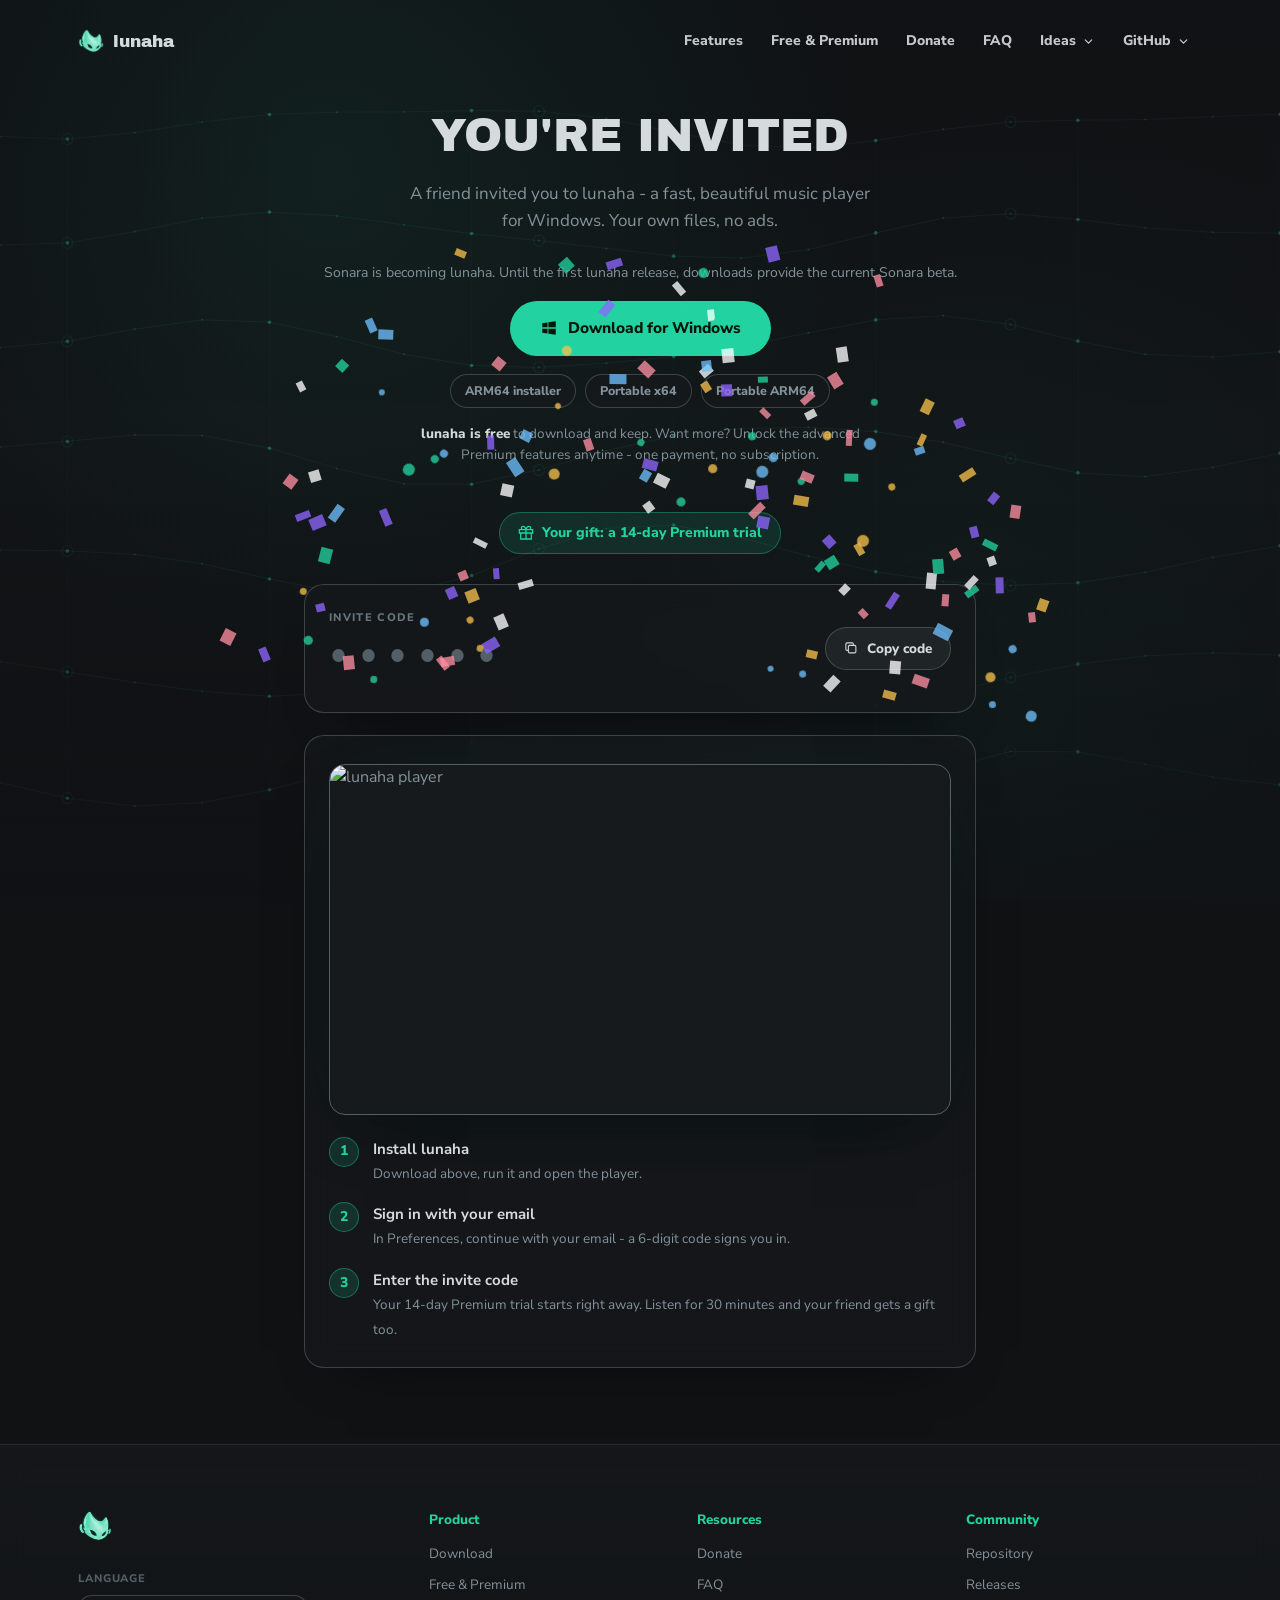
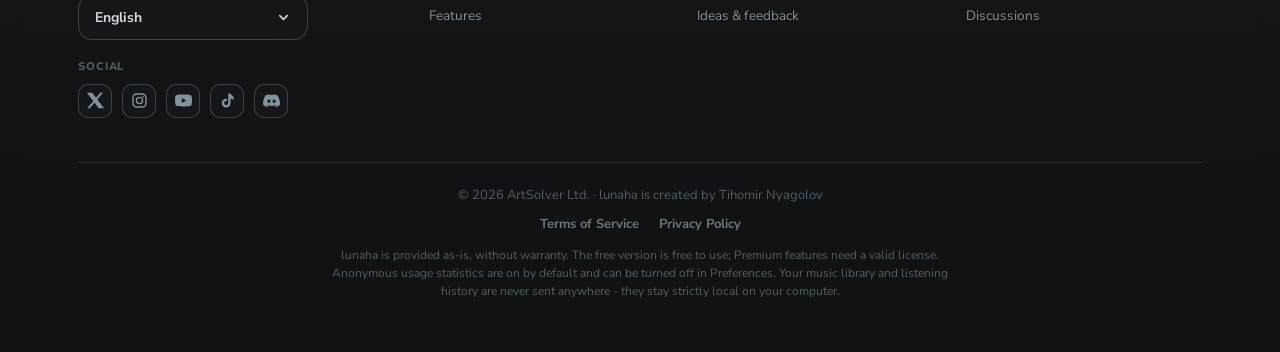
==== invite.html @ 2e348265 "Publish lunaha website with current beta downloads" ====
<!DOCTYPE html>
<html lang="en">
<head>
  <meta charset="UTF-8" />
  <meta name="viewport" content="width=device-width, initial-scale=1.0" />
  <title>lunaha - you're invited</title>
  <meta name="description" content="A friend invited you to lunaha - a fast, beautiful, local-first music player for Windows. Install, sign in, redeem the code." />
  <meta name="robots" content="noindex" />
  <!-- "Invite a friend" landing page (phase4b, 2026-07-21). The player's
       referral panel links here with the personal code as ?c=CODE. It reuses
       the site's shared, single-source chrome: site-brand.js (the ONE brand
       lockup), site-downloads.js (the download links, always the latest
       release), the shared site-chrome.js (nav + footer), plus site-config /
       site-lang. Do
       NOT hardcode a brand markup or a download URL here - use the data-*
       hooks. See SITE-SETUP.md. -->
  <link rel="preconnect" href="https://fonts.googleapis.com" />
  <link rel="preconnect" href="https://fonts.gstatic.com" crossorigin />
  <link href="https://fonts.googleapis.com/css2?family=Archivo+Black&family=Nunito+Sans:opsz,wght@6..12,400;6..12,600;6..12,700;6..12,800&display=swap" rel="stylesheet" />
  <script src="site-config.js"></script>
  <script src="site-lang.js"></script>
  <script src="site-brand.js"></script>
  <script src="site-downloads.js"></script>
  <script src="site-transition.js"></script>
  <script src="site-glow.js"></script>
  <style>
    :root {
      --bg: #08091a;
      --bg-card: #141737;
      --bg-elevated: #1d2044;
      --glass: rgba(24, 27, 60, 0.45);
      --glass-strong: rgba(20, 23, 55, 0.72);
      --glass-border: rgba(133, 145, 235, 0.16);
      --blur-glass: blur(18px) saturate(1.15);
      --border: #2b2f5c;
      --chip-border: #383d6e;
      --text: #c3c6e2;
      --text-strong: #ffffff;
      --text-secondary: #aab0dd;
      --text-muted: #8489b8;
      --text-faint: #666c9e;
      --accent: #22D3A1;
      --accent-violet: #8f66ff;
      --on-accent: #04160b;
      --glow-1: rgba(34, 211, 161, 0.17);
      --glow-2: rgba(143, 102, 255, 0.15);
      --font-sans: "Nunito Sans", "Segoe UI", system-ui, sans-serif;
      --font-display: "Archivo Black", "Arial Black", sans-serif;
    }
    * { margin: 0; padding: 0; box-sizing: border-box; }
    html { scroll-behavior: smooth; }
    body {
      background: var(--bg); color: var(--text); font-family: var(--font-sans);
      line-height: 1.6; -webkit-font-smoothing: antialiased; overflow-x: hidden;
    }
    a { color: var(--accent); text-decoration: none; }
    a:hover { text-decoration: underline; }
    img { display: block; max-width: 100%; height: auto; }

    .site-background {
      position: fixed; inset: 0; z-index: 0; pointer-events: none;
      background:
        radial-gradient(circle at 50% -20%, var(--glow-1), transparent 40%),
        radial-gradient(circle at 22% 24%, var(--glow-1), transparent 52%),
        radial-gradient(circle at 80% 12%, var(--glow-2), transparent 46%),
        radial-gradient(circle at 24% 86%, var(--glow-2), transparent 46%),
        linear-gradient(180deg, #0b0d26 0%, #08091a 46%, #060714 100%);
    }
    .wrap { position: relative; z-index: 1; max-width: 720px; margin: 0 auto; padding: 0 24px; }

    nav { display: flex; align-items: center; justify-content: center; padding: 26px 0 6px; }

    /* ── Hero ── */
    header { position: relative; z-index: 1; text-align: center; padding: 30px 0 8px; }
    h1 { font-family: var(--font-display); font-weight: 400; text-transform: uppercase; color: var(--text-strong); line-height: 1.08; font-size: clamp(30px, 5vw, 46px); }
    .gift {
      display: inline-flex; align-items: center; gap: 8px; margin-top: 20px;
      padding: 9px 18px; border-radius: 999px;
      background: rgba(34, 211, 161, 0.12); border: 1px solid rgba(34, 211, 161, 0.35);
      color: var(--accent); font-weight: 800; font-size: 14px;
    }
    .gift svg { width: 16px; height: 16px; fill: none; stroke: currentColor; stroke-width: 1.9; }
    .gift-wrap { margin-top: 26px; }
    .sub { max-width: 480px; margin: 18px auto 0; color: var(--text-secondary); font-size: clamp(15px, 1.5vw, 17px); }

    /* ── Download block ── */
    .dl-block { text-align: center; margin-top: 28px; }
    .btn {
      display: inline-flex; align-items: center; gap: 10px;
      border-radius: 999px; padding: 15px 30px; font-weight: 800; font-size: 15.5px; cursor: pointer;
      transition: transform 0.12s ease, filter 0.15s ease, box-shadow 0.15s ease;
    }
    .btn:hover { text-decoration: none; transform: translateY(-2px); filter: brightness(1.06); }
    .btn-primary { background: var(--accent); color: var(--on-accent); }
    .btn svg { width: 18px; height: 18px; fill: currentColor; }

    /* The Download button's glossy glow (sheen sweep + hover contour glow +
       cursor highlight) is the SHARED effect from site-glow.js, applied to
       any [data-glow] button - so it looks identical everywhere on the site. */

    .dl-more { display: flex; align-items: center; justify-content: center; flex-wrap: wrap; gap: 9px; margin-top: 18px; }
    .dl-mini {
      display: inline-block; padding: 6px 14px; border-radius: 999px;
      background: var(--glass); border: 1px solid var(--glass-border);
      backdrop-filter: var(--blur-glass); -webkit-backdrop-filter: var(--blur-glass);
      color: var(--text); font-size: 12.5px; font-weight: 800;
      transition: transform 0.12s ease, filter 0.15s ease;
    }
    .dl-mini:hover { text-decoration: none; transform: translateY(-1px); filter: brightness(1.3); color: var(--text-strong); }
    .cta-note { margin: 15px auto 0; color: var(--text-secondary); font-size: 13.5px; max-width: 440px; }
    .cta-note b { color: var(--text-strong); font-weight: 800; }

    /* ── Panels ── */
    .card {
      position: relative; z-index: 1; margin-top: 22px; padding: 24px;
      background: var(--glass-strong); border: 1px solid var(--glass-border);
      border-radius: 20px; backdrop-filter: var(--blur-glass); -webkit-backdrop-filter: var(--blur-glass);
    }
    .code-row { display: flex; align-items: center; gap: 16px; flex-wrap: wrap; }
    .code-block { flex: 1; min-width: 180px; }
    .code-label { font-size: 11px; font-weight: 800; letter-spacing: 0.12em; text-transform: uppercase; color: var(--text-muted); }
    .code { font-family: var(--font-display); font-size: clamp(28px, 6vw, 38px); letter-spacing: 0.2em; color: var(--text-strong); }
    .code--placeholder { color: var(--text-faint); letter-spacing: 0.28em; }
    .copy-btn {
      display: inline-flex; align-items: center; gap: 8px; cursor: pointer;
      padding: 11px 18px; border-radius: 999px; border: 1px solid var(--glass-border);
      background: rgba(133, 145, 235, 0.14); color: var(--text-strong);
      font-family: var(--font-sans); font-size: 13.5px; font-weight: 800; transition: background 0.15s ease;
    }
    .copy-btn:hover { background: rgba(133, 145, 235, 0.24); }
    .copy-btn svg { width: 15px; height: 15px; fill: none; stroke: currentColor; stroke-width: 1.7; }

    .cover {
      margin: 4px 0 22px; border: 1px solid var(--border); border-radius: 16px; overflow: hidden; background: var(--bg-card);
      box-shadow: 0 24px 70px -34px rgba(0,0,0,0.85), 0 0 70px -30px var(--glow-1);
    }
    .steps { list-style: none; display: flex; flex-direction: column; gap: 16px; }
    .steps li { display: flex; gap: 14px; align-items: flex-start; text-align: left; }
    .step-num {
      flex-shrink: 0; width: 30px; height: 30px; border-radius: 50%; display: grid; place-items: center;
      background: rgba(34, 211, 161, 0.14); border: 1px solid rgba(34, 211, 161, 0.4);
      color: var(--accent); font-weight: 800; font-size: 14px;
    }
    .step-text strong { display: block; color: var(--text-strong); font-size: 15px; }
    .step-text span { font-size: 13.5px; color: var(--text-secondary); }

    /* ── Confetti (fires once the page is loaded + visible) ── */
    .confetti-layer { position: fixed; inset: 0; z-index: 60; pointer-events: none; overflow: hidden; }
    .confetti-piece { position: fixed; top: 0; left: 0; width: 9px; height: 14px; will-change: transform, opacity; }

    @media (max-width: 520px) { header { padding-top: 18px; } .card { padding: 20px; } }
    @media (prefers-reduced-motion: reduce) { .glow-shine, .glow-bloom { animation: none; } }
  </style>
  <link rel="stylesheet" href="site-deep-air.css" />
  <script src="site-wave.js" defer></script>
  <link rel="icon" type="image/webp" href="brand-icon.webp" />
</head>
<body>
  <div class="site-background" aria-hidden="true"></div>

  <!-- Shared full nav (home-style), rendered by site-chrome.js -->
  <div id="site-nav"></div>

  <div class="wrap">
    <header>
      <h1 data-inv="title">You're invited</h1>
      <p class="sub" data-inv="sub">A friend invited you to lunaha - a fast, beautiful music player for Windows. Your own files, no ads.</p>

      <div class="dl-block">
        <p class="download-transition" data-download-transition></p>
        <a id="dl" class="btn btn-primary" data-glow data-dl="x64" href="#" rel="noopener">
          <svg viewBox="0 0 24 24" aria-hidden="true"><path d="M3 5.5 10 4.6V11H3V5.5ZM3 12.9H10V19.3L3 18.4V12.9ZM11.2 4.4 21 3V11H11.2V4.4ZM11.2 12.9H21V21L11.2 19.5V12.9Z"/></svg>
          <span data-inv="download">Download for Windows</span>
        </a>
        <div class="dl-more">
          <a class="dl-mini" data-dl="arm64" href="#" rel="noopener" data-inv="arm64">ARM64 installer</a>
          <a class="dl-mini" data-dl="portable-x64" href="#" rel="noopener" data-inv="portableX64">Portable x64</a>
          <a class="dl-mini" data-dl="portable-arm64" href="#" rel="noopener" data-inv="portableArm64">Portable ARM64</a>
        </div>
        <p class="cta-note" data-inv="note"><b>lunaha is free</b> to download and keep. Want more? Unlock the advanced Premium features anytime - one payment, no subscription.</p>
      </div>

      <!-- The gift banner sits under the free/premium note (owner order
           2026-07-21); the load celebration bursts from here. -->
      <div class="gift-wrap">
        <span class="gift" id="gift">
          <svg viewBox="0 0 24 24" aria-hidden="true"><path d="M20 12v9H4v-9M2 7h20v5H2zM12 22V7M12 7H7.5a2.5 2.5 0 0 1 0-5C11 2 12 7 12 7zM12 7h4.5a2.5 2.5 0 0 0 0-5C13 2 12 7 12 7z"/></svg>
          <span data-inv="giftText">Your gift: a 14-day Premium trial</span>
        </span>
      </div>
    </header>

    <div class="card" id="code-card">
      <div class="code-row">
        <div class="code-block">
          <div class="code-label" data-inv="codeLabel">Invite code</div>
          <div class="code" id="code-value"></div>
        </div>
        <button type="button" class="copy-btn" id="copy-code">
          <svg viewBox="0 0 24 24" aria-hidden="true"><rect x="7" y="7" width="12" height="12" rx="2"/><path d="M15 7V5a2 2 0 0 0-2-2H5a2 2 0 0 0-2 2v8a2 2 0 0 0 2 2h2"/></svg>
          <span data-inv="copy">Copy code</span>
        </button>
      </div>
    </div>

    <div class="card">
      <div class="cover"><img src="Img - Cover.webp" alt="lunaha player" width="1672" height="941" /></div>
      <ol class="steps">
        <li><span class="step-num">1</span><div class="step-text"><strong data-inv="s1">Install lunaha</strong><span data-inv="s1d">Download above, run it and open the player.</span></div></li>
        <li><span class="step-num">2</span><div class="step-text"><strong data-inv="s2">Sign in with your email</strong><span data-inv="s2d">In Preferences, continue with your email - a 6-digit code signs you in.</span></div></li>
        <li><span class="step-num">3</span><div class="step-text"><strong data-inv="s3">Enter the invite code</strong><span data-inv="s3d">Your 14-day Premium trial starts right away. Listen for 30 minutes and your friend gets a gift too.</span></div></li>
      </ol>
    </div>
  </div>

  <div id="site-footer"></div>
  <script src="site-chrome.js"></script>

  <script>
    // Mirrors the ACTIVE referral campaign (Supabase referral_campaigns
    // wave-1). A future wave that changes the numbers edits this ONE object.
    var INVITE = { friendDays: 14, minutes: 30 };

    // ── Invite-page i18n (same 7 locales as the player + site) ─────────────
    var I18N = {
      en: {
        title: "You're invited", giftText: 'Your gift: a {d}-day Premium trial',
        sub: 'A friend invited you to lunaha - a fast, beautiful music player for Windows. Your own files, no ads.',
        download: 'Download for Windows', arm64: 'ARM64 installer', portableX64: 'Portable x64', portableArm64: 'Portable ARM64',
        note: '<b>lunaha is free</b> to download and keep. Want more? Unlock the advanced Premium features anytime - one payment, no subscription.',
        codeLabel: 'Invite code', copy: 'Copy code', copied: 'Copied!',
        s1: 'Install lunaha', s1d: 'Download above, run it and open the player.',
        s2: 'Sign in with your email', s2d: 'In Preferences, continue with your email - a 6-digit code signs you in.',
        s3: 'Enter the invite code', s3d: 'Your {d}-day Premium trial starts right away. Listen for {m} minutes and your friend gets a gift too.'
      },
      bg: {
        title: 'Поканен си', giftText: 'Твоят подарък: {d}-дневен Premium пробен период',
        sub: 'Приятел те покани в lunaha - бърз и красив музикален плеър за Windows. Твоите файлове, без реклами.',
        download: 'Изтегли за Windows', arm64: 'ARM64 инсталатор', portableX64: 'Portable x64', portableArm64: 'Portable ARM64',
        note: '<b>lunaha е безплатен</b> за сваляне и ползване. Искаш повече? Отключи разширените Premium функции когато решиш - еднократно плащане, без абонамент.',
        codeLabel: 'Код за покана', copy: 'Копирай кода', copied: 'Копирано!',
        s1: 'Инсталирай lunaha', s1d: 'Изтегли отгоре, стартирай и отвори плеъра.',
        s2: 'Влез с имейла си', s2d: 'В Preferences продължи с имейл - 6-цифрен код те вписва.',
        s3: 'Въведи кода за покана', s3d: 'Твоят {d}-дневен Premium пробен период започва веднага. Послушай {m} минути и приятелят ти също получава подарък.'
      },
      de: {
        title: 'Du bist eingeladen', giftText: 'Dein Geschenk: eine {d}-tägige Premium-Testzeit',
        sub: 'Ein Freund hat dich zu lunaha eingeladen - einem schnellen, schönen Musikplayer für Windows. Deine Dateien, keine Werbung.',
        download: 'Für Windows herunterladen', arm64: 'ARM64-Installer', portableX64: 'Portable x64', portableArm64: 'Portable ARM64',
        note: '<b>lunaha ist kostenlos</b> zum Herunterladen und Behalten. Mehr gefällig? Schalte die erweiterten Premium-Funktionen jederzeit frei - einmalige Zahlung, kein Abo.',
        codeLabel: 'Einladungscode', copy: 'Code kopieren', copied: 'Kopiert!',
        s1: 'lunaha installieren', s1d: 'Oben herunterladen, starten und den Player öffnen.',
        s2: 'Mit deiner E-Mail anmelden', s2d: 'In den Einstellungen mit E-Mail fortfahren - ein 6-stelliger Code meldet dich an.',
        s3: 'Einladungscode eingeben', s3d: 'Deine {d}-tägige Premium-Testzeit startet sofort. Höre {m} Minuten und dein Freund bekommt auch ein Geschenk.'
      },
      es: {
        title: 'Estás invitado', giftText: 'Tu regalo: una prueba Premium de {d} días',
        sub: 'Un amigo te invitó a lunaha - un reproductor de música rápido y bonito para Windows. Tus archivos, sin anuncios.',
        download: 'Descargar para Windows', arm64: 'Instalador ARM64', portableX64: 'Portable x64', portableArm64: 'Portable ARM64',
        note: '<b>lunaha es gratis</b> para descargar y quedártelo. ¿Quieres más? Desbloquea las funciones Premium avanzadas cuando quieras - un solo pago, sin suscripción.',
        codeLabel: 'Código de invitación', copy: 'Copiar código', copied: '¡Copiado!',
        s1: 'Instala lunaha', s1d: 'Descarga arriba, ejecútalo y abre el reproductor.',
        s2: 'Inicia sesión con tu correo', s2d: 'En Preferencias, continúa con tu correo - un código de 6 dígitos te da acceso.',
        s3: 'Introduce el código de invitación', s3d: 'Tu prueba Premium de {d} días empieza al momento. Escucha {m} minutos y tu amigo también recibe un regalo.'
      },
      fr: {
        title: 'Vous êtes invité', giftText: 'Votre cadeau : un essai Premium de {d} jours',
        sub: 'Un ami vous a invité sur lunaha - un lecteur de musique rapide et élégant pour Windows. Vos fichiers, sans publicité.',
        download: 'Télécharger pour Windows', arm64: 'Installateur ARM64', portableX64: 'Portable x64', portableArm64: 'Portable ARM64',
        note: '<b>lunaha est gratuit</b> à télécharger et à garder. Envie de plus ? Débloquez les fonctions Premium avancées quand vous voulez - un seul paiement, sans abonnement.',
        codeLabel: "Code d'invitation", copy: 'Copier le code', copied: 'Copié !',
        s1: 'Installez lunaha', s1d: 'Téléchargez ci-dessus, lancez-le et ouvrez le lecteur.',
        s2: 'Connectez-vous avec votre e-mail', s2d: 'Dans les Préférences, continuez avec votre e-mail - un code à 6 chiffres vous connecte.',
        s3: "Saisissez le code d'invitation", s3d: 'Votre essai Premium de {d} jours démarre aussitôt. Écoutez {m} minutes et votre ami reçoit aussi un cadeau.'
      },
      ru: {
        title: 'Вас пригласили', giftText: 'Ваш подарок: пробный Premium на {d} дней',
        sub: 'Друг пригласил вас в lunaha - быстрый и красивый музыкальный плеер для Windows. Ваши файлы, без рекламы.',
        download: 'Скачать для Windows', arm64: 'Установщик ARM64', portableX64: 'Portable x64', portableArm64: 'Portable ARM64',
        note: '<b>lunaha бесплатен</b> - скачивайте и пользуйтесь. Хотите больше? Откройте расширенные Premium-функции когда угодно - разовая оплата, без подписки.',
        codeLabel: 'Код приглашения', copy: 'Скопировать код', copied: 'Скопировано!',
        s1: 'Установите lunaha', s1d: 'Скачайте выше, запустите и откройте плеер.',
        s2: 'Войдите по электронной почте', s2d: 'В настройках продолжите с почтой - 6-значный код выполнит вход.',
        s3: 'Введите код приглашения', s3d: 'Ваш пробный Premium на {d} дней начнётся сразу. Послушайте {m} минут - и ваш друг тоже получит подарок.'
      },
      zh: {
        title: '你被邀请了', giftText: '你的礼物：{d} 天 Premium 试用',
        sub: '好友邀请你加入 lunaha - 一款快速、精美的 Windows 音乐播放器。播放你自己的文件，没有广告。',
        download: '下载 Windows 版', arm64: 'ARM64 安装程序', portableX64: '便携版 x64', portableArm64: '便携版 ARM64',
        note: '<b>lunaha 免费</b>下载、永久使用。想要更多？随时解锁进阶 Premium 功能 - 一次付费，无需订阅。',
        codeLabel: '邀请码', copy: '复制邀请码', copied: '已复制！',
        s1: '安装 lunaha', s1d: '在上方下载、运行并打开播放器。',
        s2: '用邮箱登录', s2d: '在偏好设置中用邮箱继续 - 输入 6 位验证码即可登录。',
        s3: '输入邀请码', s3d: '你的 {d} 天 Premium 试用立即开始。收听 {m} 分钟，你的好友也会收到礼物。'
      }
    };

    function fmt(s) { return String(s).replace('{d}', INVITE.friendDays).replace('{m}', INVITE.minutes); }
    var current = (window.lunahaLang && lunahaLang.detect()) || 'en';

    function applyLang(lang) {
      current = I18N[lang] ? lang : 'en';
      var d = I18N[current];
      document.documentElement.lang = current;
      window.lunahaDownloadTransition(current);
      document.querySelectorAll('[data-inv]').forEach(function (el) {
        var k = el.getAttribute('data-inv');
        if (d[k] == null) return;
        // The note carries <b>; everything else is plain text.
        if (k === 'note') el.innerHTML = fmt(d[k]); else el.textContent = fmt(d[k]);
      });
    }
    applyLang(current);
    if (window.lunahaLang) lunahaLang.detectAsyncIp(function (l) { if (I18N[l]) applyLang(l); });
    // Follow the global language when the shared footer's picker changes it.
    window.addEventListener('lunaha:lang', function (e) { applyLang(e.detail); });
    window.addEventListener('storage', function (e) {
      if (e.key === (window.lunahaLang && lunahaLang.STORAGE_KEY) && e.newValue) applyLang(e.newValue);
    });

    // ── The invite code from the URL ───────────────────────────────────────
    // The card is ALWAYS shown so the page never looks like it is missing a
    // section: a real ?c= code fills it in with a working Copy button; opening
    // the page directly (no code) shows a muted placeholder instead.
    var code = (location.search.match(/[?&]c=([A-Za-z0-9]{4,10})/) || [])[1] || '';
    var codeValueEl = document.getElementById('code-value');
    var cbtn = document.getElementById('copy-code');
    if (code) {
      code = code.toUpperCase();
      codeValueEl.textContent = code;
      cbtn.addEventListener('click', function () {
        var label = cbtn.querySelector('[data-inv="copy"]');
        var done = function () {
          label.textContent = I18N[current].copied;
          setTimeout(function () { label.textContent = fmt(I18N[current].copy); }, 1500);
        };
        if (navigator.clipboard && navigator.clipboard.writeText) navigator.clipboard.writeText(code).then(done, function () {});
      });
    } else {
      codeValueEl.textContent = '••••••';
      codeValueEl.classList.add('code--placeholder');
      cbtn.hidden = true;
    }

    // ── Confetti celebration: natural, physics-based paper that bursts up
    //    from the gift banner and flutters down (gravity + drag + sway +
    //    tumble). It fires ONCE, and only when the banner sits in the
    //    comfortable middle "safe zone" of the viewport AND the page is loaded
    //    + the tab is visible - so the visitor actually sees it wherever they
    //    have scrolled, never half-off an edge. ───────────────────────────
    function fireConfetti(origin) {
      var colors = ['#22D3A1', '#8f66ff', '#f7c14b', '#ff8fa3', '#6ec1ff', '#ffffff'];
      var r = origin.getBoundingClientRect();
      var ox = r.left + r.width / 2, oy = r.top + r.height / 2;
      var layer = document.createElement('div');
      layer.className = 'confetti-layer';
      document.body.appendChild(layer);
      var N = 130, pieces = [];
      for (var i = 0; i < N; i++) {
        var el = document.createElement('span');
        el.className = 'confetti-piece';
        var round = i % 4 === 0;
        var w = 6 + Math.random() * 6, h = round ? w : 9 + Math.random() * 8;
        el.style.width = w + 'px'; el.style.height = h + 'px';
        el.style.background = colors[i % colors.length];
        if (round) el.style.borderRadius = '50%';
        layer.appendChild(el);
        var ang = -Math.PI / 2 + (Math.random() - 0.5) * Math.PI * 1.15; // fan upward
        var speed = 5 + Math.random() * 9;
        pieces.push({
          el: el, x: ox, y: oy,
          vx: Math.cos(ang) * speed + (Math.random() - 0.5) * 2,
          vy: Math.sin(ang) * speed - Math.random() * 4,
          rot: Math.random() * 360, vrot: (Math.random() - 0.5) * 22,
          sway: Math.random() * Math.PI * 2, swayAmp: 0.4 + Math.random() * 0.9
        });
      }
      var G = 0.28, DRAG = 0.992, start = performance.now(), last = start, LIFE = 3600;
      function frame(now) {
        var dt = Math.min(32, now - last) / 16.67; last = now;
        var t = now - start, fade = t > LIFE - 900 ? Math.max(0, (LIFE - t) / 900) : 1, alive = 0;
        for (var j = 0; j < pieces.length; j++) {
          var p = pieces[j];
          p.vy += G * dt; p.vx *= Math.pow(DRAG, dt); p.vy *= Math.pow(DRAG, dt);
          p.sway += 0.1 * dt;
          p.x += (p.vx + Math.sin(p.sway) * p.swayAmp) * dt;
          p.y += p.vy * dt;
          p.rot += p.vrot * dt;
          p.el.style.transform = 'translate(' + p.x + 'px,' + p.y + 'px) rotate(' + p.rot + 'deg)';
          p.el.style.opacity = fade;
          if (p.y < window.innerHeight + 60 && fade > 0) alive++;
        }
        if (t < LIFE && alive > 0) requestAnimationFrame(frame);
        else layer.remove();
      }
      requestAnimationFrame(frame);
    }

    (function () {
      var gift = document.getElementById('gift');
      if (!gift) return;
      var fired = false;
      function tryFire() {
        if (fired || document.visibilityState !== 'visible') return;
        fired = true;
        setTimeout(function () { fireConfetti(gift); }, 160);
      }
      function arm() {
        if (fired) return;
        // Fire only when the gift is comfortably inside the middle band of the
        // viewport (root shrunk 18% top / 22% bottom = the safe zone).
        if ('IntersectionObserver' in window) {
          var io = new IntersectionObserver(function (entries) {
            for (var k = 0; k < entries.length; k++) {
              if (entries[k].isIntersecting) { io.disconnect(); tryFire(); break; }
            }
          }, { threshold: 0.9, rootMargin: '-18% 0px -22% 0px' });
          io.observe(gift);
        } else { tryFire(); }
      }
      function whenVisible(fn) {
        if (document.visibilityState === 'visible') fn();
        else document.addEventListener('visibilitychange', function h() {
          if (document.visibilityState === 'visible') { document.removeEventListener('visibilitychange', h); fn(); }
        });
      }
      // Wait for FULL load (all images painted), then arm the safe-zone trigger.
      if (document.readyState === 'complete') whenVisible(arm);
      else window.addEventListener('load', function () { whenVisible(arm); });
    })();
  </script>
</body>
</html>
---- site-deep-air.css ----
:root {
  color-scheme: dark;
  --bg: #101214;
  --bg-card: #171a1c;
  --bg-elevated: #242a2d;
  --glass: rgba(23, 26, 28, 0.68);
  --glass-strong: rgba(16, 18, 20, 0.86);
  --glass-border: rgba(131, 146, 155, 0.36);
  --blur-glass: blur(14px) saturate(1.08);
  --border: #525f66;
  --border-soft: rgba(82, 95, 102, 0.34);
  --chip-border: rgba(131, 146, 155, 0.3);
  --text: #83929b;
  --text-strong: #d5dadd;
  --text-secondary: #83929b;
  --text-muted: #68767e;
  --text-faint: #525f66;
  --accent: #22d3a1;
  --accent-violet: #22d3a1;
  --on-accent: #04160b;
  --glow-1: rgba(34, 211, 161, 0.12);
  --glow-2: rgba(34, 211, 161, 0.07);
  --font-sans: "Nunito Sans", "Segoe UI", system-ui, sans-serif;
  --font-display: "Archivo Black", "Arial Black", sans-serif;
}

html {
  scrollbar-color: #525f66 #101214;
}

body {
  background: var(--bg);
}

::-webkit-scrollbar-track {
  background: #101214;
}

::-webkit-scrollbar-thumb {
  background: #525f66;
  border-color: #101214;
}

::-webkit-scrollbar-thumb:hover {
  background: #83929b;
}

.lang-menu {
  scrollbar-color: rgba(131, 146, 155, 0.48) transparent;
}

.lang-menu::-webkit-scrollbar-thumb {
  background: rgba(131, 146, 155, 0.42);
}

.lang-menu::-webkit-scrollbar-thumb:hover {
  background: rgba(131, 146, 155, 0.62);
}

.site-background {
  position: fixed;
  inset: 0;
  z-index: 0;
  overflow: hidden;
  pointer-events: none;
  background:
    radial-gradient(circle at 26% 18%, rgba(34, 211, 161, 0.075), transparent 44%),
    radial-gradient(circle at 78% 76%, rgba(34, 211, 161, 0.045), transparent 48%),
    linear-gradient(180deg, #101214 0%, #121416 46%, #101214 100%);
}

.site-background::after {
  content: "";
  position: absolute;
  inset: 0;
  z-index: 2;
  background:
    linear-gradient(90deg, rgba(16, 18, 20, 0.16), transparent 24%, transparent 76%, rgba(16, 18, 20, 0.16)),
    linear-gradient(180deg, rgba(16, 18, 20, 0.03), transparent 48%, rgba(16, 18, 20, 0.26));
}

.site-background canvas[data-site-wave] {
  position: absolute;
  inset: 0;
  z-index: 1;
  display: block;
  width: 100%;
  height: 100%;
  opacity: 0.96;
  contain: strict;
}

.panel--mint,
.panel--violet,
.panel--rose {
  --ptint: rgba(34, 211, 161, 0.11);
}

:is(
  .panel,
  .card,
  .tier,
  .support-block,
  .faq-item,
  .menu,
  .lang-menu,
  .dl-mini,
  .language-list button,
  .contact,
  .lang-pick select
) {
  border-color: var(--glass-border);
  backdrop-filter: var(--blur-glass);
  -webkit-backdrop-filter: var(--blur-glass);
  box-shadow: 0 24px 58px -42px rgba(0, 0, 0, 0.92);
}

:is(.panel, .card, .tier, .support-block, .faq-item, .dl-mini, .language-list button) {
  background: var(--glass);
}

:is(.menu, .lang-menu, .contact, .lang-pick select) {
  background-color: var(--glass-strong);
}

.plain {
  background:
    linear-gradient(160deg, rgba(34, 211, 161, 0.11), rgba(34, 211, 161, 0.025)),
    var(--glass);
  border-color: rgba(34, 211, 161, 0.28);
  backdrop-filter: var(--blur-glass);
  -webkit-backdrop-filter: var(--blur-glass);
  box-shadow: 0 24px 58px -42px rgba(0, 0, 0, 0.92);
}

.copy-btn {
  background: color-mix(in srgb, var(--bg-elevated) 76%, transparent);
  border-color: var(--glass-border);
}

.copy-btn:hover {
  background: color-mix(in srgb, var(--bg-elevated) 92%, var(--accent) 8%);
}

:is(nav .links > a, .nav-item > a):hover {
  background: color-mix(in srgb, var(--accent) 11%, transparent);
}

:is(.lang-btn, .fgrid .social a) {
  background: var(--glass);
  border-color: var(--glass-border);
  backdrop-filter: var(--blur-glass);
  -webkit-backdrop-filter: var(--blur-glass);
}

footer,
.sc-foot {
  background:
    linear-gradient(180deg, rgba(23, 26, 28, 0.72) 0%, rgba(18, 20, 22, 0.92) 46%, #101214 100%);
  border-top-color: var(--border-soft);
  backdrop-filter: var(--blur-glass);
  -webkit-backdrop-filter: var(--blur-glass);
  box-shadow: 0 220px 0 0 #101214;
}

.legal,
.sc-legal {
  border-top-color: var(--border-soft);
}

@supports not ((backdrop-filter: blur(1px)) or (-webkit-backdrop-filter: blur(1px))) {
  :is(
    .panel,
    .card,
    .tier,
    .faq-item,
    .support-block,
    .menu,
    .lang-menu,
    .dl-mini,
    .language-list button,
    .plain,
    .contact,
    .lang-pick select
  ) {
    background: #171a1c;
  }
}

@media (prefers-reduced-motion: reduce) {
  .site-background canvas[data-site-wave] {
    opacity: 0.72;
  }
}
/* Brand spelling stays lowercase even inside display-uppercase headings. */
#premium h3 { text-transform: none; }
.download-transition { max-width: 680px; margin: 16px auto; color: var(--text-secondary); font-size: 14px; line-height: 1.6; text-align: center; }
.download-transition[hidden] { display: none; }
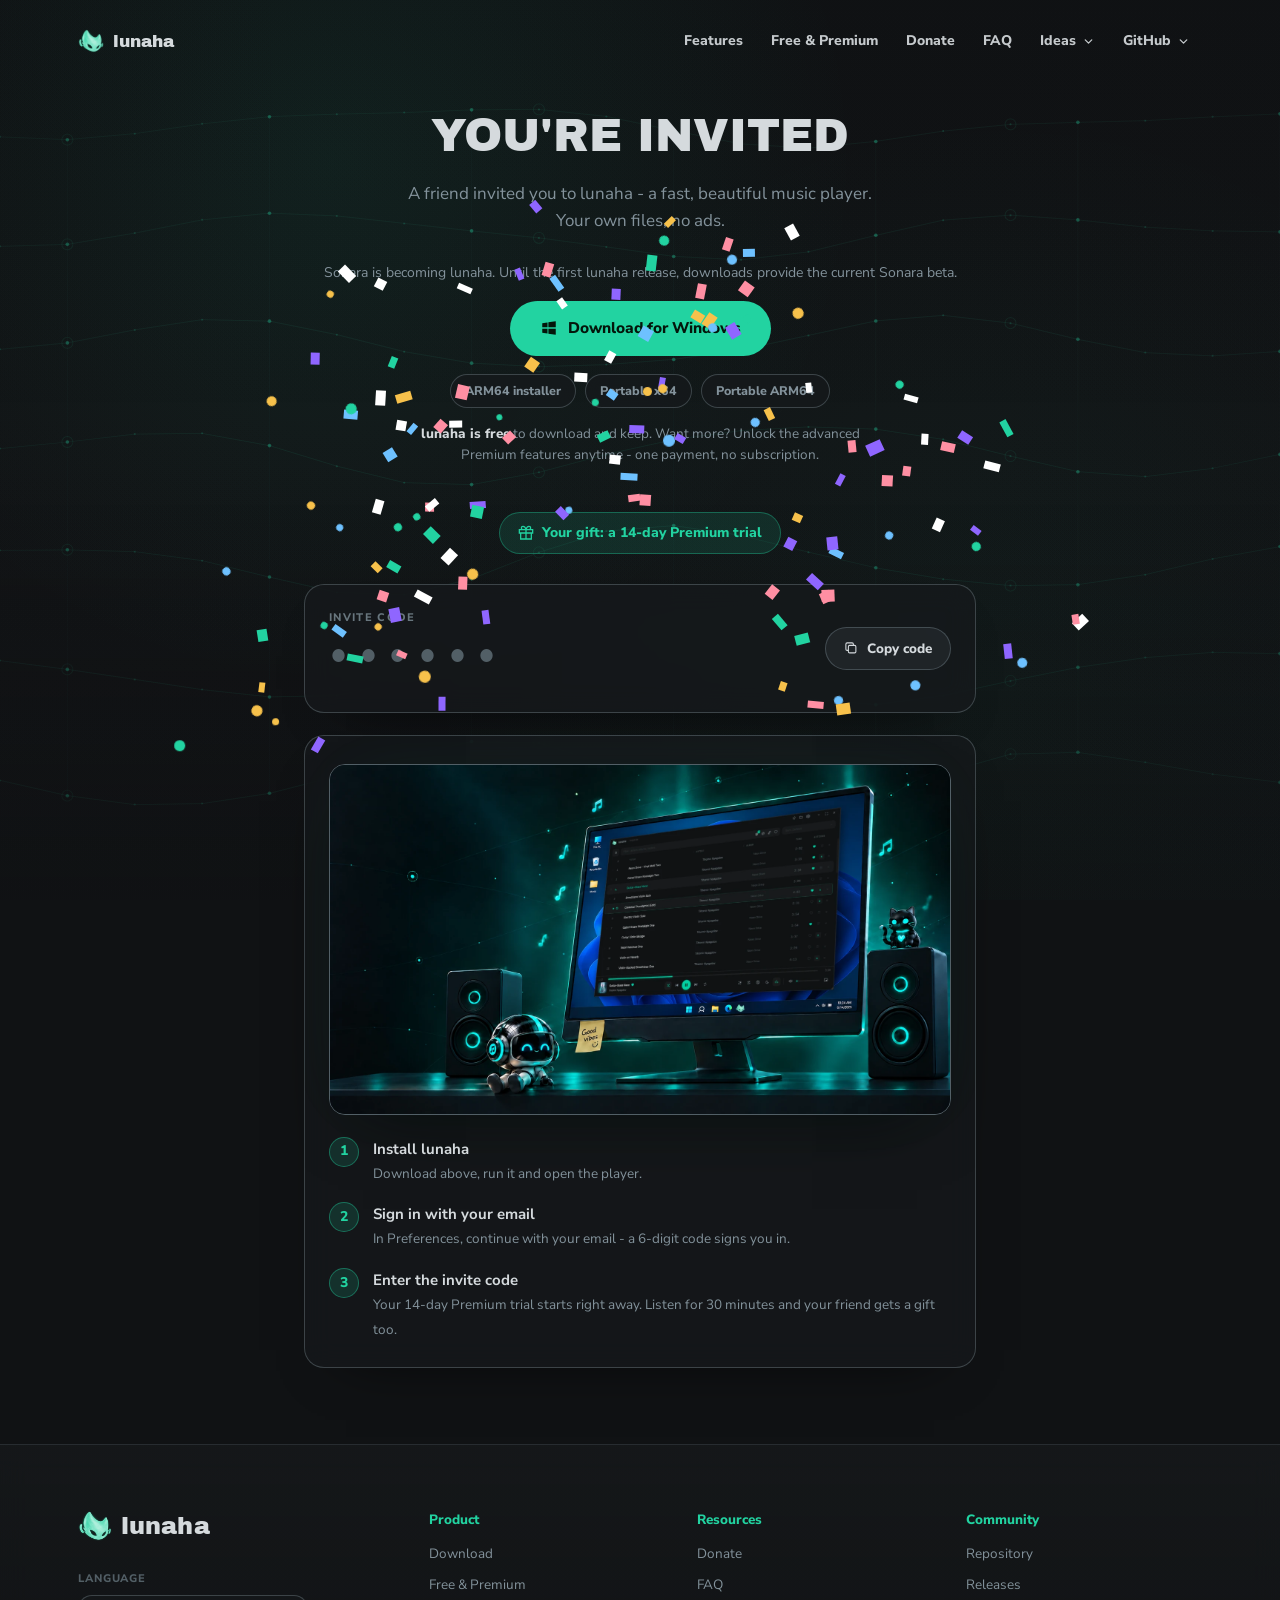
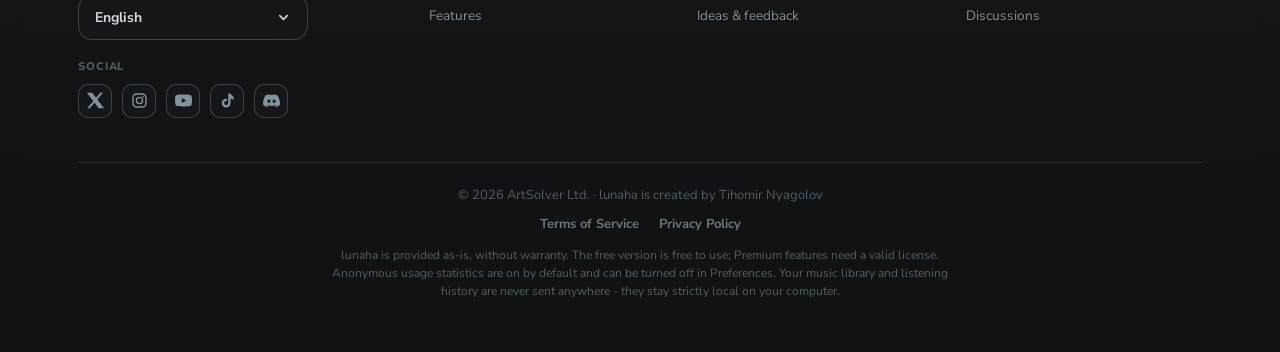
==== commit 8b34d3fd: "Use platform-neutral lunaha product descriptions" ====
--- a/invite.html
+++ b/invite.html
@@ -4,7 +4,7 @@
   <meta charset="UTF-8" />
   <meta name="viewport" content="width=device-width, initial-scale=1.0" />
   <title>lunaha - you're invited</title>
-  <meta name="description" content="A friend invited you to lunaha - a fast, beautiful, local-first music player for Windows. Install, sign in, redeem the code." />
+  <meta name="description" content="A friend invited you to lunaha - a fast, beautiful, local-first music player. Install, sign in, redeem the code." />
   <meta name="robots" content="noindex" />
   <!-- "Invite a friend" landing page (phase4b, 2026-07-21). The player's
        referral panel links here with the personal code as ?c=CODE. It reuses
@@ -164,7 +164,7 @@
   <div class="wrap">
     <header>
       <h1 data-inv="title">You're invited</h1>
-      <p class="sub" data-inv="sub">A friend invited you to lunaha - a fast, beautiful music player for Windows. Your own files, no ads.</p>
+      <p class="sub" data-inv="sub">A friend invited you to lunaha - a fast, beautiful music player. Your own files, no ads.</p>
 
       <div class="dl-block">
         <p class="download-transition" data-download-transition></p>
@@ -225,7 +225,7 @@
     var I18N = {
       en: {
         title: "You're invited", giftText: 'Your gift: a {d}-day Premium trial',
-        sub: 'A friend invited you to lunaha - a fast, beautiful music player for Windows. Your own files, no ads.',
+        sub: 'A friend invited you to lunaha - a fast, beautiful music player. Your own files, no ads.',
         download: 'Download for Windows', arm64: 'ARM64 installer', portableX64: 'Portable x64', portableArm64: 'Portable ARM64',
         note: '<b>lunaha is free</b> to download and keep. Want more? Unlock the advanced Premium features anytime - one payment, no subscription.',
         codeLabel: 'Invite code', copy: 'Copy code', copied: 'Copied!',
@@ -235,7 +235,7 @@
       },
       bg: {
         title: 'Поканен си', giftText: 'Твоят подарък: {d}-дневен Premium пробен период',
-        sub: 'Приятел те покани в lunaha - бърз и красив музикален плеър за Windows. Твоите файлове, без реклами.',
+        sub: 'Приятел те покани в lunaha - бърз и красив музикален плеър. Твоите файлове, без реклами.',
         download: 'Изтегли за Windows', arm64: 'ARM64 инсталатор', portableX64: 'Portable x64', portableArm64: 'Portable ARM64',
         note: '<b>lunaha е безплатен</b> за сваляне и ползване. Искаш повече? Отключи разширените Premium функции когато решиш - еднократно плащане, без абонамент.',
         codeLabel: 'Код за покана', copy: 'Копирай кода', copied: 'Копирано!',
@@ -245,7 +245,7 @@
       },
       de: {
         title: 'Du bist eingeladen', giftText: 'Dein Geschenk: eine {d}-tägige Premium-Testzeit',
-        sub: 'Ein Freund hat dich zu lunaha eingeladen - einem schnellen, schönen Musikplayer für Windows. Deine Dateien, keine Werbung.',
+        sub: 'Ein Freund hat dich zu lunaha eingeladen - einem schnellen, schönen Musikplayer. Deine Dateien, keine Werbung.',
         download: 'Für Windows herunterladen', arm64: 'ARM64-Installer', portableX64: 'Portable x64', portableArm64: 'Portable ARM64',
         note: '<b>lunaha ist kostenlos</b> zum Herunterladen und Behalten. Mehr gefällig? Schalte die erweiterten Premium-Funktionen jederzeit frei - einmalige Zahlung, kein Abo.',
         codeLabel: 'Einladungscode', copy: 'Code kopieren', copied: 'Kopiert!',
@@ -255,7 +255,7 @@
       },
       es: {
         title: 'Estás invitado', giftText: 'Tu regalo: una prueba Premium de {d} días',
-        sub: 'Un amigo te invitó a lunaha - un reproductor de música rápido y bonito para Windows. Tus archivos, sin anuncios.',
+        sub: 'Un amigo te invitó a lunaha - un reproductor de música rápido y bonito. Tus archivos, sin anuncios.',
         download: 'Descargar para Windows', arm64: 'Instalador ARM64', portableX64: 'Portable x64', portableArm64: 'Portable ARM64',
         note: '<b>lunaha es gratis</b> para descargar y quedártelo. ¿Quieres más? Desbloquea las funciones Premium avanzadas cuando quieras - un solo pago, sin suscripción.',
         codeLabel: 'Código de invitación', copy: 'Copiar código', copied: '¡Copiado!',
@@ -265,7 +265,7 @@
       },
       fr: {
         title: 'Vous êtes invité', giftText: 'Votre cadeau : un essai Premium de {d} jours',
-        sub: 'Un ami vous a invité sur lunaha - un lecteur de musique rapide et élégant pour Windows. Vos fichiers, sans publicité.',
+        sub: 'Un ami vous a invité sur lunaha - un lecteur de musique rapide et élégant. Vos fichiers, sans publicité.',
         download: 'Télécharger pour Windows', arm64: 'Installateur ARM64', portableX64: 'Portable x64', portableArm64: 'Portable ARM64',
         note: '<b>lunaha est gratuit</b> à télécharger et à garder. Envie de plus ? Débloquez les fonctions Premium avancées quand vous voulez - un seul paiement, sans abonnement.',
         codeLabel: "Code d'invitation", copy: 'Copier le code', copied: 'Copié !',
@@ -275,7 +275,7 @@
       },
       ru: {
         title: 'Вас пригласили', giftText: 'Ваш подарок: пробный Premium на {d} дней',
-        sub: 'Друг пригласил вас в lunaha - быстрый и красивый музыкальный плеер для Windows. Ваши файлы, без рекламы.',
+        sub: 'Друг пригласил вас в lunaha - быстрый и красивый музыкальный плеер. Ваши файлы, без рекламы.',
         download: 'Скачать для Windows', arm64: 'Установщик ARM64', portableX64: 'Portable x64', portableArm64: 'Portable ARM64',
         note: '<b>lunaha бесплатен</b> - скачивайте и пользуйтесь. Хотите больше? Откройте расширенные Premium-функции когда угодно - разовая оплата, без подписки.',
         codeLabel: 'Код приглашения', copy: 'Скопировать код', copied: 'Скопировано!',
@@ -285,7 +285,7 @@
       },
       zh: {
         title: '你被邀请了', giftText: '你的礼物：{d} 天 Premium 试用',
-        sub: '好友邀请你加入 lunaha - 一款快速、精美的 Windows 音乐播放器。播放你自己的文件，没有广告。',
+        sub: '好友邀请你加入 lunaha - 一款快速、精美的音乐播放器。播放你自己的文件，没有广告。',
         download: '下载 Windows 版', arm64: 'ARM64 安装程序', portableX64: '便携版 x64', portableArm64: '便携版 ARM64',
         note: '<b>lunaha 免费</b>下载、永久使用。想要更多？随时解锁进阶 Premium 功能 - 一次付费，无需订阅。',
         codeLabel: '邀请码', copy: '复制邀请码', copied: '已复制！',
